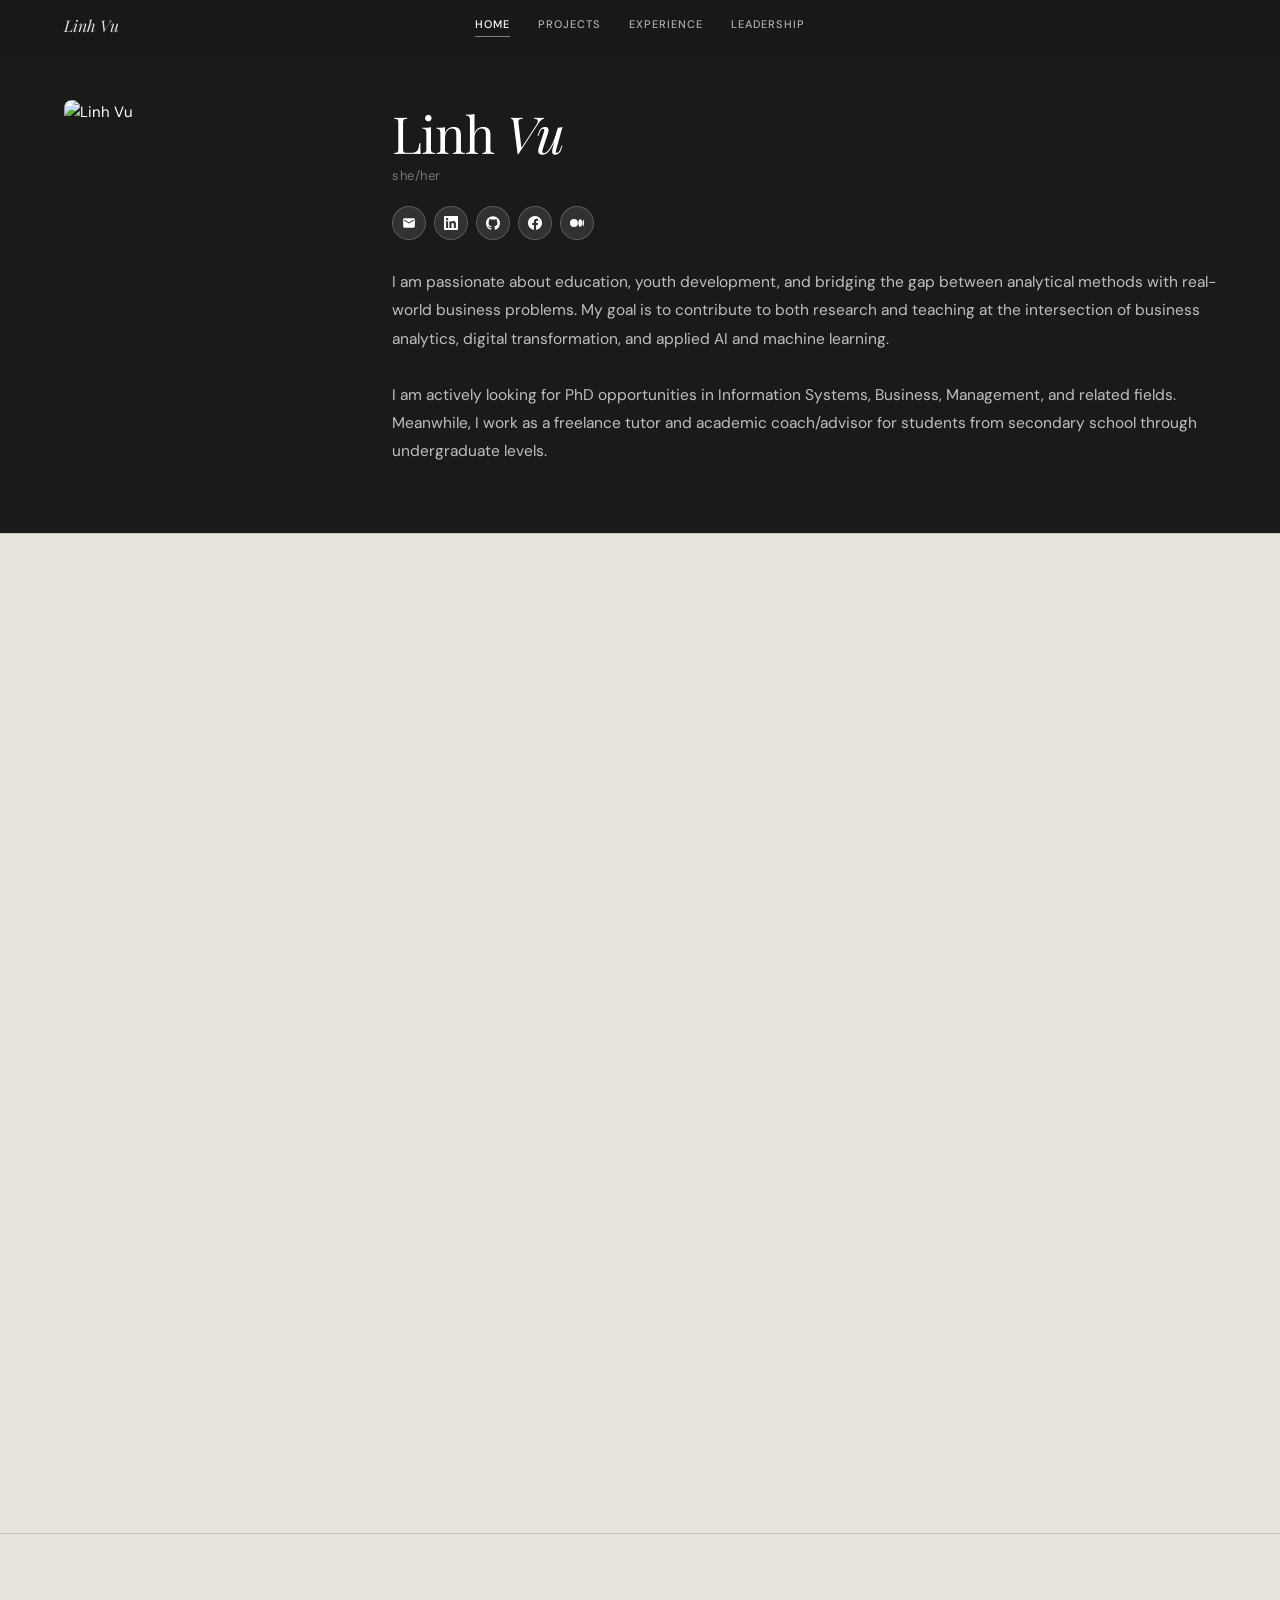
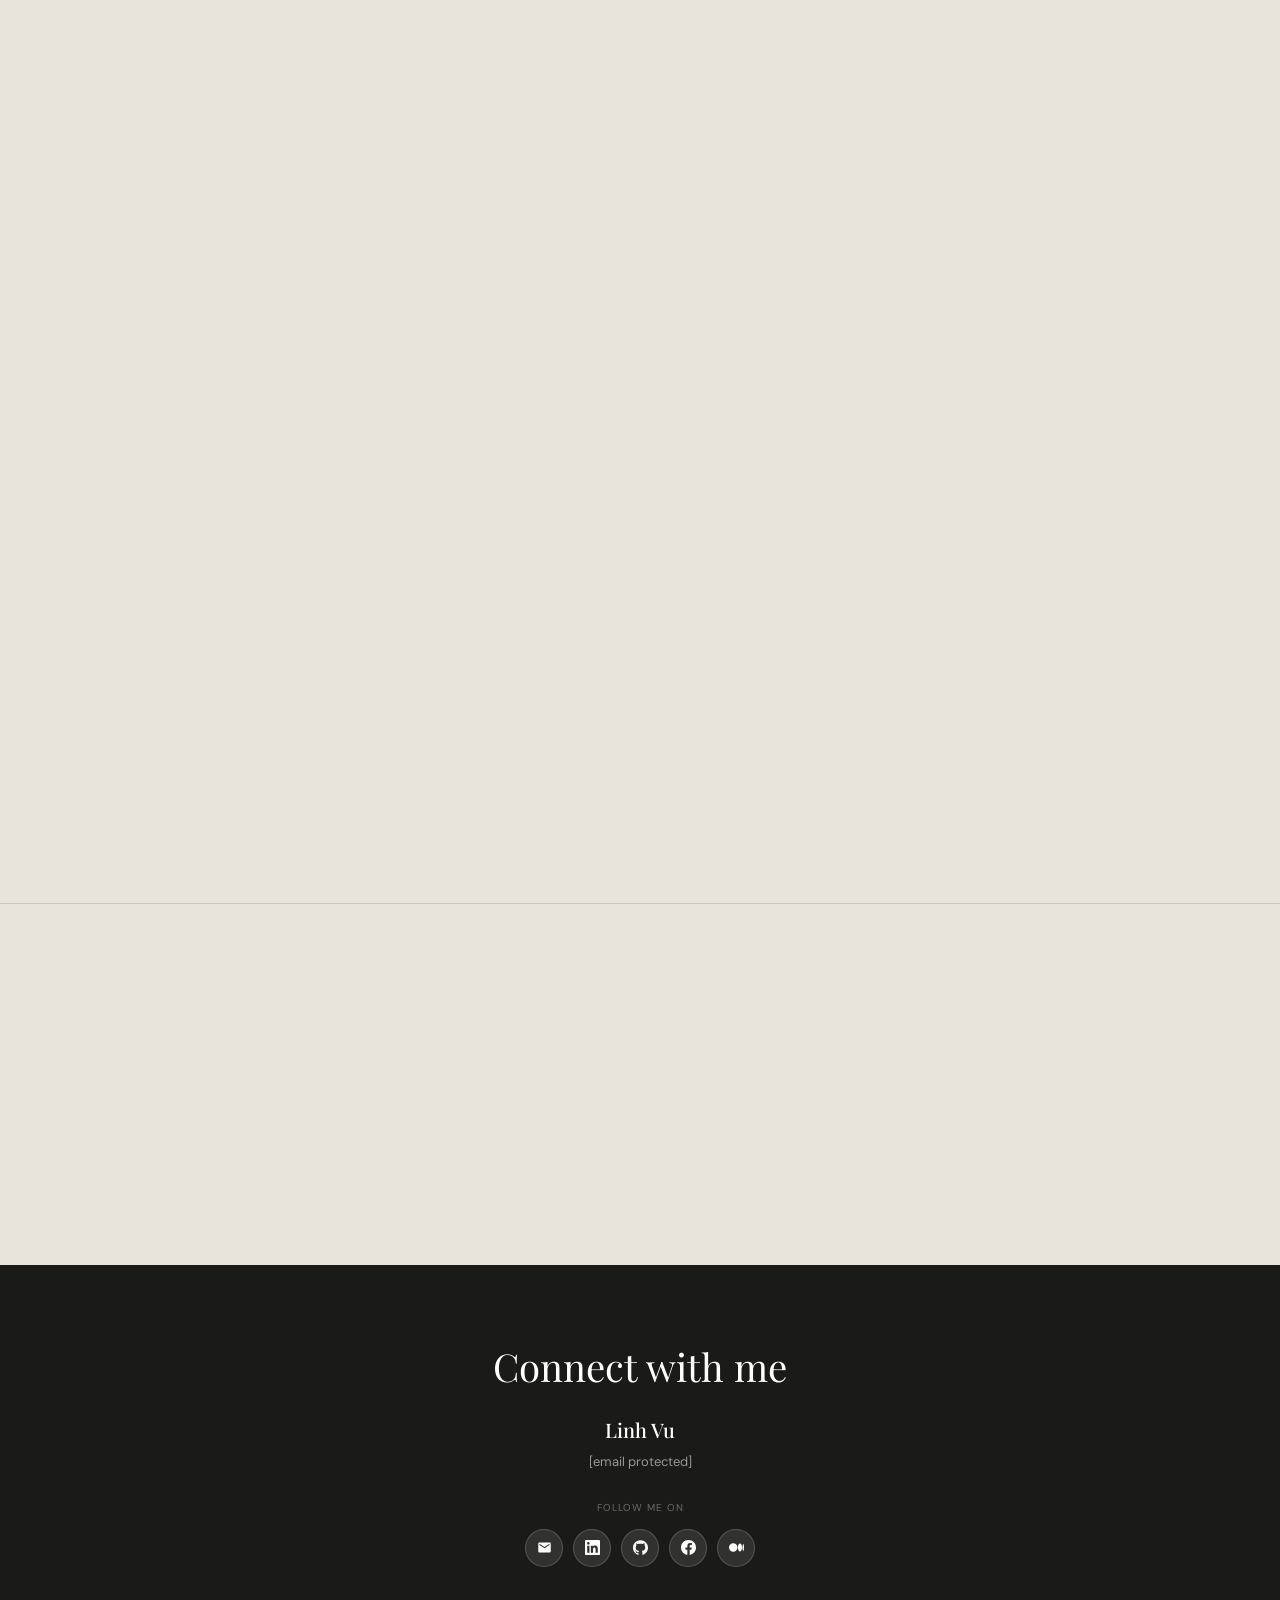
==== index.html @ 5cef5784 "Add files via upload" ====
<!DOCTYPE html>
<html lang="en">
<head>
  <meta charset="UTF-8" />
  <meta name="viewport" content="width=device-width, initial-scale=1.0" />
  <title>Linh Vu</title>
  <link rel="preconnect" href="https://fonts.googleapis.com" />
  <link rel="preconnect" href="https://fonts.gstatic.com" crossorigin />
  <link href="https://fonts.googleapis.com/css2?family=Playfair+Display:ital,wght@0,400;0,500;0,700;1,400;1,500&family=DM+Sans:wght@300;400;500&display=swap" rel="stylesheet" />
  <link rel="stylesheet" href="style.css" />
  <style>
    /* ── HOME HERO ── */
    .hero {
      background: var(--bg-dark);
      color: white;
      padding: calc(var(--nav-h) + 48px) var(--page-pad) 60px;
      display: grid;
      grid-template-columns: 280px 1fr;
      gap: 48px;
      align-items: center;
    }
    /* photo left */
    .hero-photo {
      width: 100%;
      max-width: 280px;
      aspect-ratio: 3/4;
      overflow: hidden;
      border-radius: 8px;
      flex-shrink: 0;
    }
    .hero-photo img {
      width: 100%; height: 100%;
      object-fit: cover; object-position: center top;
    }
    /* text right */
    .hero-right-content { display: flex; flex-direction: column; }
    .hero-name {
      font-family: var(--serif); font-size: clamp(2.6rem, 4vw, 3.8rem);
      font-weight: 400; line-height: 1.0; margin-bottom: 6px;
      letter-spacing: -0.02em;
    }
    .hero-name em { font-style: italic; }
    .hero-pronoun { font-size: 13px; color: rgba(255,255,255,0.4); margin-bottom: 20px; letter-spacing: 0.04em; }
    .hero-socials { display: flex; gap: 8px; margin-bottom: 28px; flex-wrap: wrap; }
    .hero-social-link {
      width: 34px; height: 34px; border-radius: 50%;
      background: rgba(255,255,255,0.1); border: 1px solid rgba(255,255,255,0.2);
      display: flex; align-items: center; justify-content: center; transition: background 0.2s;
    }
    .hero-social-link:hover { background: rgba(255,255,255,0.2); }
    .hero-social-link svg { width: 14px; height: 14px; fill: white; }
    .hero-bio { font-size: 15.5px; line-height: 1.82; color: rgba(255,255,255,0.72); }
  </style>
</head>
<body>

<nav>
  <span class="nav-brand">Linh Vu</span>
  <div class="nav-links">
    <a href="index.html" class="active">Home</a>
    <a href="projects.html">Projects</a>
    <a href="experience.html">Experience</a>
    <a href="leadership.html">Leadership</a>
  </div>
  <div></div>
</nav>

<!-- HERO: photo left, name+socials+bio right -->
<section class="hero" id="home">
  <div class="hero-photo">
    <img src="photo.jpeg" alt="Linh Vu" />
  </div>
  <div class="hero-right-content">
    <h1 class="hero-name">Linh <em>Vu</em></h1>
    <div class="hero-pronoun">she/her</div>
    <div class="hero-socials">
      <a href="/cdn-cgi/l/email-protection#e4888d8a8cca8a90ca929191a48389858d88ca878b89" class="hero-social-link" title="Email">
        <svg viewBox="0 0 24 24"><path d="M20 4H4c-1.1 0-2 .9-2 2v12c0 1.1.9 2 2 2h16c1.1 0 2-.9 2-2V6c0-1.1-.9-2-2-2zm0 4l-8 5-8-5V6l8 5 8-5v2z"/></svg>
      </a>
      <a href="https://www.linkedin.com/in/linhvu11/" target="_blank" class="hero-social-link" title="LinkedIn">
        <svg viewBox="0 0 24 24"><path d="M20.447 20.452h-3.554v-5.569c0-1.328-.027-3.037-1.852-3.037-1.853 0-2.136 1.445-2.136 2.939v5.667H9.351V9h3.414v1.561h.046c.477-.9 1.637-1.85 3.37-1.85 3.601 0 4.267 2.37 4.267 5.455v6.286zM5.337 7.433c-1.144 0-2.063-.926-2.063-2.065 0-1.138.92-2.063 2.063-2.063 1.14 0 2.064.925 2.064 2.063 0 1.139-.925 2.065-2.064 2.065zm1.782 13.019H3.555V9h3.564v11.452zM22.225 0H1.771C.792 0 0 .774 0 1.729v20.542C0 23.227.792 24 1.771 24h20.451C23.2 24 24 23.227 24 22.271V1.729C24 .774 23.2 0 22.222 0h.003z"/></svg>
      </a>
      <a href="https://github.com/linhvu115" target="_blank" class="hero-social-link" title="GitHub">
        <svg viewBox="0 0 24 24"><path d="M12 .297c-6.63 0-12 5.373-12 12 0 5.303 3.438 9.8 8.205 11.385.6.113.82-.258.82-.577 0-.285-.01-1.04-.015-2.04-3.338.724-4.042-1.61-4.042-1.61C4.422 18.07 3.633 17.7 3.633 17.7c-1.087-.744.084-.729.084-.729 1.205.084 1.838 1.236 1.838 1.236 1.07 1.835 2.809 1.305 3.495.998.108-.776.417-1.305.76-1.605-2.665-.3-5.466-1.332-5.466-5.93 0-1.31.465-2.38 1.235-3.22-.135-.303-.54-1.523.105-3.176 0 0 1.005-.322 3.3 1.23.96-.267 1.98-.399 3-.405 1.02.006 2.04.138 3 .405 2.28-1.552 3.285-1.23 3.285-1.23.645 1.653.24 2.873.12 3.176.765.84 1.23 1.91 1.23 3.22 0 4.61-2.805 5.625-5.475 5.92.42.36.81 1.096.81 2.22 0 1.606-.015 2.896-.015 3.286 0 .315.21.69.825.57C20.565 22.092 24 17.592 24 12.297c0-6.627-5.373-12-12-12"/></svg>
      </a>
      <a href="https://www.facebook.com/YOUR_FB" target="_blank" class="hero-social-link" title="Facebook">
        <svg viewBox="0 0 24 24"><path d="M24 12.073c0-6.627-5.373-12-12-12s-12 5.373-12 12c0 5.99 4.388 10.954 10.125 11.854v-8.385H7.078v-3.47h3.047V9.43c0-3.007 1.792-4.669 4.533-4.669 1.312 0 2.686.235 2.686.235v2.953H15.83c-1.491 0-1.956.925-1.956 1.874v2.25h3.328l-.532 3.47h-2.796v8.385C19.612 23.027 24 18.062 24 12.073z"/></svg>
      </a>
      <a href="https://medium.com/@YOUR_MEDIUM" target="_blank" class="hero-social-link" title="Medium">
        <svg viewBox="0 0 24 24"><path d="M13.54 12a6.8 6.8 0 01-6.77 6.82A6.8 6.8 0 010 12a6.8 6.8 0 016.77-6.82A6.8 6.8 0 0113.54 12zM20.96 12c0 3.54-1.51 6.42-3.38 6.42-1.87 0-3.39-2.88-3.39-6.42s1.52-6.42 3.39-6.42 3.38 2.88 3.38 6.42M24 12c0 3.17-.53 5.75-1.19 5.75-.66 0-1.19-2.58-1.19-5.75s.53-5.75 1.19-5.75C23.47 6.25 24 8.83 24 12z"/></svg>
      </a>
    </div>
    <p class="hero-bio">
      I am passionate about education, youth development, and bridging the gap between analytical methods with real-world business problems. My goal is to contribute to both research and teaching at the intersection of business analytics, digital transformation, and applied AI and machine learning.
      <br><br>
      I am actively looking for PhD opportunities in Information Systems, Business, Management, and related fields. Meanwhile, I work as a freelance tutor and academic coach/advisor for students from secondary school through undergraduate levels.
    </p>
  </div>
</section>

<!-- EDUCATION -->
<section class="section" id="education">
  <div class="section-inner">
    <div class="section-label-wrap reveal"><div class="section-label">Education</div></div>
    <div class="section-content">
      <div class="timeline reveal">

        <div class="timeline-item">
          <div class="timeline-dot">
            <!-- graduation cap line-art -->
            <svg viewBox="0 0 24 24"><path d="M22 10v6M2 10l10-5 10 5-10 5-10-5z"/><path d="M6 12v5c3.33 1.67 8.67 1.67 12 0v-5"/></svg>
          </div>
          <div class="timeline-card">
            <div class="timeline-card-header">
              <div class="timeline-card-title">Master of Science in Management</div>
              <div class="timeline-card-date">
                <svg viewBox="0 0 24 24"><rect x="3" y="4" width="18" height="18" rx="2"/><line x1="16" y1="2" x2="16" y2="6"/><line x1="8" y1="2" x2="8" y2="6"/><line x1="3" y1="10" x2="21" y2="10"/></svg>
                Jan 2025 – May 2026
              </div>
            </div>
            <span class="timeline-card-org">Leeds Beckett University, United Kingdom</span>
            <div class="edu-meta">Dean's Postgraduate Scholarship (2025 – 2026)</div>
            <button class="coursework-toggle" onclick="toggleCW(this)">
              <svg viewBox="0 0 24 24"><polyline points="6 9 12 15 18 9"/></svg>
              See coursework
            </button>
            <div class="coursework-panel">
              <div class="cw-subhead">Dissertation</div>
              <p><strong>"University-Industry Collaboration and Student Entrepreneurial Mindset Development in Vietnam"</strong> — semi-structured interviews, thematic analysis, strategic management theory, higher education policy, human capital development, entrepreneurship education</p>
              <div class="cw-subhead">Relevant Coursework</div>
              <p><strong>Corporate Strategy:</strong> portfolio analysis, digital transformation strategy, strategic change management</p>
              <p><strong>Operations and Logistics Management:</strong> supply chain design, digital supply chain resilience, Industry 4.0 (IoT, RFID, ERP/SAP), lean/agile/JIT, sustainability in operations</p>
              <p><strong>Contemporary Marketing:</strong> digital marketing strategy, omnichannel strategy, market segmentation, CRM, consumer behavior, customer lifecycle</p>
              <p><strong>Managing People and Organizations:</strong> HRM strategy, organizational culture, motivational theory, leadership styles, workforce management</p>
              <p><strong>Managing Financial Resources:</strong> financial reporting, ratio analysis, cost-volume-profit analysis, budgeting, investment appraisal (NPV, IRR)</p>
              <p><strong>Risk Management:</strong> ERM, risk assessment matrices, ISO 31000 risk framework, operational and strategic risk, supply chain risk</p>
            </div>
          </div>
        </div>

        <div class="timeline-item">
          <div class="timeline-dot">
            <svg viewBox="0 0 24 24"><path d="M22 10v6M2 10l10-5 10 5-10 5-10-5z"/><path d="M6 12v5c3.33 1.67 8.67 1.67 12 0v-5"/></svg>
          </div>
          <div class="timeline-card">
            <div class="timeline-card-header">
              <div class="timeline-card-title">Master of Science in Business Analytics</div>
              <div class="timeline-card-date">
                <svg viewBox="0 0 24 24"><rect x="3" y="4" width="18" height="18" rx="2"/><line x1="16" y1="2" x2="16" y2="6"/><line x1="8" y1="2" x2="8" y2="6"/><line x1="3" y1="10" x2="21" y2="10"/></svg>
                Aug 2023 – May 2024
              </div>
            </div>
            <span class="timeline-card-org">Miami University, United States of America</span>
            <ul class="edu-awards-list">
              <li>Dean's List (Fall 2023)</li>
              <li>International Education Scholarship (2023 – 2024)</li>
              <li>RedHawk Excellence Scholarship (2023 – 2024)</li>
            </ul>
            <button class="coursework-toggle" onclick="toggleCW(this)">
              <svg viewBox="0 0 24 24"><polyline points="6 9 12 15 18 9"/></svg>
              See coursework
            </button>
            <div class="coursework-panel">
              <div class="cw-subhead">Relevant Coursework</div>
              <p><strong>Data Warehousing and Business Intelligence (BI):</strong> data warehouse architecture, ETL processes, dimensional modeling (star/snowflake schema), BI tools</p>
              <p><strong>Big Data:</strong> large-scale data integration, distributed computing, Python/SQL pipelines, feature engineering</p>
              <p><strong>Data Mining in Business:</strong> classification, clustering, model evaluation, SMOTE, cross-validation</p>
              <p><strong>Machine Learning (ML):</strong> ML algorithms, deployment in organizational settings, ensemble methods, neural networks, model interpretability</p>
              <p><strong>Big Data Analytics and AI:</strong> NLP, deep learning fundamentals, LLM applications, cloud AI, chatbot/conversational AI development</p>
              <p><strong>Communicating with Data:</strong> data storytelling, EDA, Python/R visualizations, executive-level reporting, dashboards</p>
              <p><strong>Experimental Design and Causal Methods:</strong> A/B testing, propensity score matching, causal inference, difference-in-differences</p>
              <p><strong>Systems Modeling and Optimization:</strong> linear programming, decision modeling, sensitivity analysis</p>
              <p><strong>Prescriptive Analytics:</strong> optimization modeling, decision support systems, simulation</p>
            </div>
          </div>
        </div>

        <div class="timeline-item">
          <div class="timeline-dot">
            <svg viewBox="0 0 24 24"><path d="M22 10v6M2 10l10-5 10 5-10 5-10-5z"/><path d="M6 12v5c3.33 1.67 8.67 1.67 12 0v-5"/></svg>
          </div>
          <div class="timeline-card">
            <div class="timeline-card-header">
              <div class="timeline-card-title">Bachelor of Science in Data Science &amp; Statistics</div>
              <div class="timeline-card-date">
                <svg viewBox="0 0 24 24"><rect x="3" y="4" width="18" height="18" rx="2"/><line x1="16" y1="2" x2="16" y2="6"/><line x1="8" y1="2" x2="8" y2="6"/><line x1="3" y1="10" x2="21" y2="10"/></svg>
                Aug 2020 – Jan 2024
              </div>
            </div>
            <span class="timeline-card-org">Miami University, United States of America</span>
            <ul class="edu-awards-list">
              <li>Dean's List (Spring 2022)</li>
              <li>International Education Scholarship (2020 – 2024)</li>
              <li>RedHawk Excellence Scholarship (2020 – 2024)</li>
              <li>English Composition Award (2021): Essay <em>"Ancestor Worship in Asian Culture: Cultural Belief or Superstition?"</em> published in <em>Rhethawks</em>, the official writing handbook of the Department of English.</li>
            </ul>
            <button class="coursework-toggle" onclick="toggleCW(this)">
              <svg viewBox="0 0 24 24"><polyline points="6 9 12 15 18 9"/></svg>
              See coursework
            </button>
            <div class="coursework-panel">
              <div class="cw-subhead">Relevant Coursework</div>
              <p><strong>Programming Foundations:</strong> OOP, Java, data abstraction, data structures, web application programming, algorithmic thinking</p>
              <p><strong>Database Systems:</strong> relational databases, SQL, schema design, query optimization</p>
              <p><strong>Statistical Programming:</strong> R/SAS, Monte Carlo simulation, randomization tests, statistical computing</p>
              <p><strong>Statistical Learning:</strong> supervised/unsupervised learning, model selection, overfitting/regularization</p>
              <p><strong>Probability:</strong> Bayes' theorem, sampling distributions, moment generating functions</p>
              <p><strong>Bayesian Statistics:</strong> prior/posterior distributions, probabilistic modeling, MCMC concepts</p>
              <p><strong>Inferential Statistics:</strong> estimation theory, hypothesis testing, chi-square and F-distributions</p>
              <p><strong>Forecasting:</strong> time series analysis, exponential smoothing, ARIMA, model evaluation</p>
              <p><strong>Regression Analysis:</strong> partial F-tests, residual analysis, model adequacy, odds ratios, variable selection</p>
              <p><strong>Experimental Design:</strong> randomized controlled trials, factorial design, blocking, pairwise comparisons</p>
              <p><strong>Economics:</strong> applied econometrics, micro/macro-economics, market structures, fiscal/monetary policy</p>
              <p><strong>Financial Accounting:</strong> financial statements, cost analysis, managerial decision-support</p>
            </div>
          </div>
        </div>

      </div>
    </div>
  </div>
</section>

<!-- SKILLS -->
<section class="section" id="skills">
  <div class="section-inner">
    <div class="section-label-wrap reveal"><div class="section-label">Skills</div></div>
    <div class="section-content reveal">
      <div class="skills-two-col">
        <div>
          <div class="skills-col-head">Professional &amp; Transferable Skills</div>
          <div class="skills-group"><div class="skills-group-title">Research &amp; Academic Thinking</div><div class="skills-category-desc">Critical thinking and analytical reasoning; independent and self-directed learning; interdisciplinary thinking (bridging statistics, business, and operations); academic and professional writing; science communication</div></div>
          <div class="skills-group"><div class="skills-group-title">Communication &amp; Collaboration</div><div class="skills-category-desc">Collaborative teamwork in multi-disciplinary project groups; professional writing for multiple audiences</div></div>
          <div class="skills-group"><div class="skills-group-title">Supervision &amp; Mentoring</div><div class="skills-category-desc">One-to-one academic coaching and mentoring; individualized feedback and formative assessment</div></div>
          <div class="skills-group"><div class="skills-group-title">Organization &amp; Self-Management</div><div class="skills-category-desc">Independent project management; managing concurrent academic commitments across institutions and time zones; deadline management under high-pressure environments</div></div>
          <div class="skills-group"><div class="skills-group-title">Intercultural &amp; Global Competency</div><div class="skills-category-desc">Navigating Vietnamese, US, and UK academic and professional cultures; bilingual communication (Vietnamese/English)</div></div>
        </div>
        <div>
          <div class="skills-col-head">Technical &amp; Research Skills</div>
          <div class="skills-group"><div class="skills-group-title">Programming &amp; Data</div><div class="skills-category-desc">Python (Pandas, NumPy, scikit-learn, TensorFlow/Keras, Matplotlib, Seaborn, Plotly), Streamlit, R (tidyverse, ggplot2, GAM/mgcv, caret), SAS, SQL</div></div>
          <div class="skills-group"><div class="skills-group-title">Data Engineering &amp; Cloud</div><div class="skills-category-desc">MySQL, AWS (RDS, Lex, Lambda), Docker, SQLAlchemy, Octoparse, ETL pipeline design</div></div>
          <div class="skills-group"><div class="skills-group-title">Visualization &amp; BI</div><div class="skills-category-desc">Power BI, Tableau, Plotly, Matplotlib/Seaborn, R Markdown, ggplot2, Jupyter Notebook</div></div>
          <div class="skills-group"><div class="skills-group-title">Machine Learning</div><div class="skills-category-desc">Supervised learning, unsupervised learning, ensemble methods (random forest, XGBoost), deep learning (LSTM, neural networks), recommendation systems (K-NN), model evaluation and deployment</div></div>
          <div class="skills-group"><div class="skills-group-title">Research Methods</div><div class="skills-category-desc">Quantitative and qualitative research, semi-structured interviews, survey design, systematic literature review, academic writing, white paper reporting</div></div>
          <div class="skills-group"><div class="skills-group-title">Productivity &amp; Automation</div><div class="skills-category-desc">Microsoft 365, WordPress, Power Platform (Power Apps, Power Automate), meeting facilitation, project artifact management</div></div>
        </div>
      </div>
    </div>
  </div>
</section>

<!-- LANGUAGES -->
<section class="section" id="languages">
  <div class="section-inner">
    <div class="section-label-wrap reveal"><div class="section-label">Languages</div></div>
    <div class="section-content reveal">
      <div class="lang-list">
        <div class="lang-item">
          <div class="lang-donut"><svg viewBox="0 0 80 80"><circle class="track" cx="40" cy="40" r="33"/><circle class="fill" cx="40" cy="40" r="33" stroke-dasharray="207.3 0" stroke-dashoffset="0"/></svg><div class="lang-donut-pct">100%</div></div>
          <div class="lang-name">English</div>
        </div>
        <div class="lang-item">
          <div class="lang-donut"><svg viewBox="0 0 80 80"><circle class="track" cx="40" cy="40" r="33"/><circle class="fill" cx="40" cy="40" r="33" stroke-dasharray="207.3 0" stroke-dashoffset="0"/></svg><div class="lang-donut-pct">100%</div></div>
          <div class="lang-name">Vietnamese</div>
        </div>
        <div class="lang-item">
          <div class="lang-donut"><svg viewBox="0 0 80 80"><circle class="track" cx="40" cy="40" r="33"/><circle class="fill" cx="40" cy="40" r="33" stroke-dasharray="41.5 165.8" stroke-dashoffset="0"/></svg><div class="lang-donut-pct">20%</div></div>
          <div class="lang-name">Mandarin</div>
        </div>
      </div>
    </div>
  </div>
</section>

<!-- FOOTER -->
<footer class="footer" id="connect">
  <div class="footer-title">Connect with me</div>
  <div class="footer-name">Linh Vu</div>
  <div class="footer-email"><a href="/cdn-cgi/l/email-protection" class="__cf_email__" data-cfemail="d4b8bdbabcfabaa0faa2a1a194b3b9b5bdb8fab7bbb9">[email&#160;protected]</a></div>
  <div class="footer-label">Follow me on</div>
  <div class="social-links">
    <a href="/cdn-cgi/l/email-protection#3a5653545214544e144c4f4f7a5d575b535614595557" class="social-link" title="Email"><svg viewBox="0 0 24 24"><path d="M20 4H4c-1.1 0-2 .9-2 2v12c0 1.1.9 2 2 2h16c1.1 0 2-.9 2-2V6c0-1.1-.9-2-2-2zm0 4l-8 5-8-5V6l8 5 8-5v2z"/></svg></a>
    <a href="https://www.linkedin.com/in/linhvu11/" target="_blank" class="social-link" title="LinkedIn"><svg viewBox="0 0 24 24"><path d="M20.447 20.452h-3.554v-5.569c0-1.328-.027-3.037-1.852-3.037-1.853 0-2.136 1.445-2.136 2.939v5.667H9.351V9h3.414v1.561h.046c.477-.9 1.637-1.85 3.37-1.85 3.601 0 4.267 2.37 4.267 5.455v6.286zM5.337 7.433c-1.144 0-2.063-.926-2.063-2.065 0-1.138.92-2.063 2.063-2.063 1.14 0 2.064.925 2.064 2.063 0 1.139-.925 2.065-2.064 2.065zm1.782 13.019H3.555V9h3.564v11.452zM22.225 0H1.771C.792 0 0 .774 0 1.729v20.542C0 23.227.792 24 1.771 24h20.451C23.2 24 24 23.227 24 22.271V1.729C24 .774 23.2 0 22.222 0h.003z"/></svg></a>
    <a href="https://github.com/linhvu115" target="_blank" class="social-link" title="GitHub"><svg viewBox="0 0 24 24"><path d="M12 .297c-6.63 0-12 5.373-12 12 0 5.303 3.438 9.8 8.205 11.385.6.113.82-.258.82-.577 0-.285-.01-1.04-.015-2.04-3.338.724-4.042-1.61-4.042-1.61C4.422 18.07 3.633 17.7 3.633 17.7c-1.087-.744.084-.729.084-.729 1.205.084 1.838 1.236 1.838 1.236 1.07 1.835 2.809 1.305 3.495.998.108-.776.417-1.305.76-1.605-2.665-.3-5.466-1.332-5.466-5.93 0-1.31.465-2.38 1.235-3.22-.135-.303-.54-1.523.105-3.176 0 0 1.005-.322 3.3 1.23.96-.267 1.98-.399 3-.405 1.02.006 2.04.138 3 .405 2.28-1.552 3.285-1.23 3.285-1.23.645 1.653.24 2.873.12 3.176.765.84 1.23 1.91 1.23 3.22 0 4.61-2.805 5.625-5.475 5.92.42.36.81 1.096.81 2.22 0 1.606-.015 2.896-.015 3.286 0 .315.21.69.825.57C20.565 22.092 24 17.592 24 12.297c0-6.627-5.373-12-12-12"/></svg></a>
    <a href="https://www.facebook.com/YOUR_FB" target="_blank" class="social-link" title="Facebook"><svg viewBox="0 0 24 24"><path d="M24 12.073c0-6.627-5.373-12-12-12s-12 5.373-12 12c0 5.99 4.388 10.954 10.125 11.854v-8.385H7.078v-3.47h3.047V9.43c0-3.007 1.792-4.669 4.533-4.669 1.312 0 2.686.235 2.686.235v2.953H15.83c-1.491 0-1.956.925-1.956 1.874v2.25h3.328l-.532 3.47h-2.796v8.385C19.612 23.027 24 18.062 24 12.073z"/></svg></a>
    <a href="https://medium.com/@YOUR_MEDIUM" target="_blank" class="social-link" title="Medium"><svg viewBox="0 0 24 24"><path d="M13.54 12a6.8 6.8 0 01-6.77 6.82A6.8 6.8 0 010 12a6.8 6.8 0 016.77-6.82A6.8 6.8 0 0113.54 12zM20.96 12c0 3.54-1.51 6.42-3.38 6.42-1.87 0-3.39-2.88-3.39-6.42s1.52-6.42 3.39-6.42 3.38 2.88 3.38 6.42M24 12c0 3.17-.53 5.75-1.19 5.75-.66 0-1.19-2.58-1.19-5.75s.53-5.75 1.19-5.75C23.47 6.25 24 8.83 24 12z"/></svg></a>
  </div>
</footer>

<script data-cfasync="false" src="/cdn-cgi/scripts/5c5dd728
---- style.css ----
:root {
  --bg: #e8e4db;
  --bg-card: #ede9e1;
  --bg-dark: #1a1a18;
  --text: #1a1a18;
  --text-light: #5a5a52;
  --border-subtle: #c8c4bb;
  --white: #ffffff;
  --serif: 'Playfair Display', Georgia, serif;
  --sans: 'DM Sans', system-ui, sans-serif;
  --nav-h: 52px;
  --content-max: 980px;
  /* min 20px so mobile has breathing room matching hero padding */
  --page-pad: clamp(20px, 5vw, 80px);
  --dot-size: 28px;
  --line-left: 13px; /* center of the 2px line = (dot-size/2) - 1 */
}

*, *::before, *::after { box-sizing: border-box; margin: 0; padding: 0; }
html { scroll-behavior: smooth; }
body {
  font-family: var(--sans);
  background: var(--bg);
  color: var(--text);
  font-size: 15px;
  line-height: 1.65;
  -webkit-font-smoothing: antialiased;
  min-width: 320px;
}
a { color: inherit; text-decoration: none; }

/* ══ NAV ══ */
nav {
  position: fixed; top: 0; left: 0; right: 0; z-index: 500;
  display: grid; grid-template-columns: 1fr auto 1fr;
  align-items: center;
  padding: 0 clamp(20px, 5vw, 80px);
  height: var(--nav-h);
  background: rgba(26,24,24,0.96);
  backdrop-filter: blur(10px);
}
.nav-brand {
  color: white; font-family: var(--serif); font-size: 1rem;
  font-style: italic; opacity: 0.85; justify-self: start;
}
.nav-links { display: flex; gap: 28px; align-items: center; }
nav a {
  color: rgba(255,255,255,0.65); font-size: 11px;
  letter-spacing: 0.09em; text-transform: uppercase; font-weight: 500;
  transition: color 0.2s; padding-bottom: 2px;
  border-bottom: 1.5px solid transparent;
}
nav a:hover { color: white; }
nav a.active { color: white; border-bottom-color: rgba(255,255,255,0.45); }

/* ══ SECTIONS ══ */
.section { padding: 80px 0; border-top: 1px solid var(--border-subtle); }
.section-inner {
  max-width: var(--content-max);
  margin: 0 auto;
  padding: 0 var(--page-pad);
}
.section-label-wrap { text-align: center; margin-bottom: 48px; }
.section-label { font-family: var(--sans); font-size: 1.6rem; font-weight: 700; color: var(--text); }
.section-label-hint { font-size: 12px; color: var(--text-light); font-style: italic; margin-top: 6px; }
.section-content { min-width: 0; }

/* ══ PAGE HERO ══ */
.page-hero {
  background: var(--bg-dark); color: white;
  padding: calc(var(--nav-h) + 60px) var(--page-pad) 60px;
  text-align: center;
}
.page-hero h1 { font-family: var(--serif); font-size: 3rem; font-weight: 400; letter-spacing: -0.02em; }
.page-hero h1 em { font-style: italic; }
.page-hero p { font-size: 14px; color: rgba(255,255,255,0.55); margin-top: 8px; }

/* ══════════════════════════════════════
   TIMELINE — fixed alignment
   Line is at left: var(--line-left) = 13px (center of 2px line)
   Dot (28px wide) center = left: 0 (timeline-item padding-left) - dot/2
   timeline padding-left = dot-size + gap = 28 + 20 = 48px
══════════════════════════════════════ */
.timeline {
  position: relative;
  padding-left: 48px; /* dot(28) + gap(20) */
}
/* The vertical line — centered at var(--line-left) */
.timeline::before {
  content: '';
  position: absolute;
  left: var(--line-left);
  top: -32px;   /* extend well above first dot for visual breathing room */
  bottom: 0;
  width: 2px;
  background: var(--bg-dark);
  border-radius: 1px;
}

.timeline-item { position: relative; margin-bottom: 24px; }
.timeline-item:last-child { margin-bottom: 0; }

/* Dot: centered on the line
   left = line-left - dot-size/2 = 13 - 14 = -1px relative to timeline
   But timeline-item starts at padding-left=48, so dot left = -(48 - line-left + dot-size/2)
   Simpler: absolute from timeline-item, left = -(48 - 13 - 14) = -21px... 
   Actually: dot center should be at x=13 from timeline left edge.
   timeline-item starts at x=48 in timeline.
   So dot left from timeline-item = 13 - 48 - dot-size/2 ... 
   Use: left = -(48px - 13px) - 14px = -35 - 14 = correct
   Simplest: left = calc(0px - 48px + var(--line-left) - var(--dot-size)/2)
           = calc(-48px + 13px - 14px) = -49px... 
   Just test empirically: dot.left = -42px centers a 28px dot on line at 13px from timeline edge
*/
.timeline-dot {
  position: absolute;
  left: -49px;   /* center of 28px dot aligns to line at x=13 from timeline edge */
  top: 16px;
  width: var(--dot-size);
  height: var(--dot-size);
  border-radius: 50%;
  background: var(--bg);
  border: 2px solid var(--bg-dark);
  display: flex; align-items: center; justify-content: center;
  z-index: 1;
}
.timeline-dot svg {
  width: 13px; height: 13px;
  stroke: var(--bg-dark); stroke-width: 1.8;
  fill: none; stroke-linecap: round; stroke-linejoin: round;
}

/* Card */
.timeline-card {
  background: var(--bg-card);
  border: 1.5px solid var(--bg-dark);
  border-radius: 8px;
  padding: 20px 24px;
  transition: box-shadow 0.2s, transform 0.2s;
}
.timeline-card:hover { box-shadow: 0 4px 20px rgba(0,0,0,0.12); transform: translateY(-1px); }

.timeline-card-header {
  display: flex; justify-content: space-between;
  align-items: flex-start; gap: 12px; margin-bottom: 4px;
}
.timeline-card-title { font-weight: 700; font-size: 16px; line-height: 1.3; }
.timeline-card-date {
  display: flex; align-items: center; gap: 4px;
  font-size: 13px; color: var(--text-light);
  white-space: nowrap; flex-shrink: 0; padding-top: 2px;
}
.timeline-card-date svg { width: 12px; height: 12px; fill: none; stroke: var(--text-light); stroke-width: 1.8; }
.timeline-card-org { font-size: 15px; font-weight: 500; color: var(--text); margin-bottom: 12px; display: block; }
.timeline-card-bullets { padding-left: 18px; }
.timeline-card-bullets li { font-size: 15px; line-height: 1.7; margin-bottom: 7px; }
.timeline-card-bullets li:last-child { margin-bottom: 0; }

.edu-meta { font-size: 14px; color: var(--text-light); font-style: italic; margin-bottom: 10px; }
.edu-awards-list { list-style: none; font-size: 15px; }
.edu-awards-list li { padding: 2px 0; }

/* ══ COURSEWORK DROPDOWN ══ */
.coursework-toggle {
  display: inline-flex; align-items: center; gap: 6px;
  font-size: 13px; font-weight: 500; color: var(--text-light);
  background: none; border: 1.5px solid var(--border-subtle);
  border-radius: 4px; padding: 5px 12px; cursor: pointer;
  transition: all 0.15s; font-family: var(--sans); margin-top: 12px;
}
.coursework-toggle:hover { border-color: var(--text); color: var(--text); }
.coursework-toggle.open { border-color: var(--text); color: var(--text); background: rgba(0,0,0,0.03); }
.coursework-toggle svg { width: 11px; height: 11px; fill: none; stroke: currentColor; stroke-width: 2; transition: transform 0.22s ease; }
.coursework-toggle.open svg { transform: rotate(180deg); }

.coursework-panel {
  display: none; margin-top: 14px; padding: 16px 18px;
  background: var(--bg); border: 1px solid var(--border-subtle);
  border-radius: 6px; font-size: 14px; line-height: 1.7;
}
.coursework-panel.open { display: block; animation: dropIn 0.2s ease; }
@keyframes dropIn { from { opacity: 0; transform: translateY(-5px); } to { opacity: 1; transform: none; } }
.cw-subhead { font-weight: 700; font-size: 11px; letter-spacing: 0.07em; text-transform: uppercase; color: var(--text-light); margin: 14px 0 8px; }
.cw-subhead:first-child { margin-top: 0; }
.coursework-panel p { margin-bottom: 6px; font-size: 14px; }
.coursework-panel p strong { font-weight: 700; font-style: italic; }
.coursework-panel p:last-child { margin-bottom: 0; }

/* ══ SKILLS ══ */
.skills-two-col { display: grid; grid-template-columns: 1fr 1fr; gap: 0 60px; }
.skills-col-head { font-family: var(--serif); font-size: 1.05rem; font-weight: 400; margin-bottom: 20px; padding-bottom: 10px; border-bottom: 1px solid var(--border-subtle); }
.skills-group { margin-bottom: 20px; }
.skills-group:last-child { margin-bottom: 0; }
.skills-group-title { font-weight: 600; font-size: 11px; letter-spacing: 0.08em; text-transform: uppercase; margin-bottom: 5px; color: var(--text-light); }
.skills-category-desc { font-size: 15px; line-height: 1.65; }

/* ══ LANGUAGES ══ */
.lang-list { display: flex; gap: 60px; justify-content: center; flex-wrap: wrap; }
.lang-item { text-align: center; }
.lang-donut { position: relative; width: 80px; height: 80px; margin: 0 auto 10px; }
.lang-donut svg { width: 80px; height: 80px; transform: rotate(-90deg); }
.lang-donut circle { fill: none; stroke-width: 7; stroke-linecap: round; }
.lang-donut .track { stroke: var(--border-subtle); }
.lang-donut .fill { stroke: var(--bg-dark); }
.lang-donut-pct { position: absolute; inset: 0; display: flex; align-items: center; justify-content: center; font-size: 14px; font-weight: 600; }
.lang-name { font-size: 13px; font-weight: 500; }

/* ══ PROJECTS GRID ══ */
.projects-grid { display: grid; grid-template-columns: repeat(3, 1fr); gap: 20px; }
.project-card { cursor: pointer; transition: transform 0.2s; }
.project-card:hover { transform: translateY(-3px); }
.project-thumb-placeholder {
  width: 100%; aspect-ratio: 4/3;
  background: var(--bg-card);
  border: 1.5px solid var(--bg-dark);
  border-radius: 6px;
  display: flex; align-items: center; justify-content: center;
  font-size: 11px; color: var(--text-light); padding: 10px; text-align: center;
}
.project-title { font-size: 14px; font-weight: 600; margin-top: 8px; line-height: 1.4; }
.project-year { font-size: 12px; font-style: italic; color: var(--text-light); margin-top: 2px; }

/* ══ MODAL (fallback) ══ */
.modal-overlay { display: none; position: fixed; inset: 0; background: rgba(0,0,0,0.45); z-index: 1000; align-items: center; justify-content: center; padding: 20px; }
.modal-overlay.open { display: flex; }
.modal { background: var(--white); border-radius: 8px; max-width: 680px; width: 100%; max-height: 88vh; overflow-y: auto; padding: 32px; position: relative; animation: modalIn 0.2s ease; }
@keyframes modalIn { from { opacity: 0; transform: scale(0.97) translateY(6px); } to { opacity: 1; transform: scale(1) translateY(0); } }
.modal-close { position: absolute; top: 14px; right: 14px; width: 28px; height: 28px; border-radius: 50%; border: 1.5px solid var(--text); background: none; cursor: pointer; display: flex; align-items: center; justify-content: center; font-size: 14px; }
.modal-close:hover { background: var(--bg-dark); color: white; border-color: var(--bg-dark); }
.modal-title { font-weight: 700; font-size: 17px; margin-bottom: 6px; line-height: 1.4; }
.modal-meta { font-size: 13px; color: var(--text-light); margin-bottom: 4px; }
.modal-meta em { font-style: italic; }
.modal-year { font-size: 13px; color: var(--text-light); margin-bottom: 16px; }
.modal-sep { border: none; border-top: 1px solid var(--border-subtle); margin: 14px 0; }
.modal-body ul { padding-left: 18px; }
.modal-body li { font-size: 14px; margin-bottom: 7px; line-height: 1.65; }
.modal-body p { font-size: 14px; margin-bottom: 8px; line-height: 1.7; }
.modal-note { font-size: 12px; font-style: italic; color: var(--text-light); margin-top: 14px; }
.btn-read { display: inline-block; background: var(--bg-dark); color: white; padding: 10px 22px; border-radius: 30px; font-size: 13px; font-weight: 500; margin-top: 16px; transition: opacity 0.2s; }
.btn-read:hover { opacity: 0.8; }

/* ══ FOOTER ══ */
.footer { background: var(--bg-dark); color: white; text-align: center; padding: 70px 40px; }
.footer-title { font-family: var(--serif); font-size: 2.4rem; font-weight: 400; margin-bottom: 14px; }
.footer-name { font-family: var(--serif); font-size: 20px; font-weight: 500; margin-bottom: 5px; }
.footer-email { font-size: 13px; color: rgba(255,255,255,0.55); margin-bottom: 28px; }
.footer-label { font-size: 10px; letter-spacing: 0.1em; text-transform: uppercase; color: rgba(255,255,255,0.35); margin-bottom: 12px; }
.social-links { display: flex; gap: 10px; justify-content: center; }
.social-link { width: 38px; height: 38px; border-radius: 50%; background: rgba(255,255,255,0.1); display: flex; align-items: center; justify-content: center; transition: background 0.2s; border: 1px solid rgba(255,255,255,0.18); }
.social-link:hover { background: rgba(255,255,255,0.22); }
.social-link svg { width: 15px; height: 15px; fill: white; }

/* ══ REVEAL ══ */
.reveal { opacity: 0; transform: translateY(18px); transition: opacity 0.5s ease, transform 0.5s ease; }
.reveal.visible { opacity: 1; transform: none; }

/* ══ MOBILE responsive adjustments ══ */
@media (max-width: 600px) {
  .skills-two-col { grid-template-columns: 1fr; gap: 32px; }
  .projects-grid { grid-template-columns: repeat(2, 1fr); gap: 14px; }
  .lang-list { gap: 32px; }
  .timeline-card-header { flex-direction: column; gap: 4px; }
  .timeline-card-date { font-size: 12px; }
}
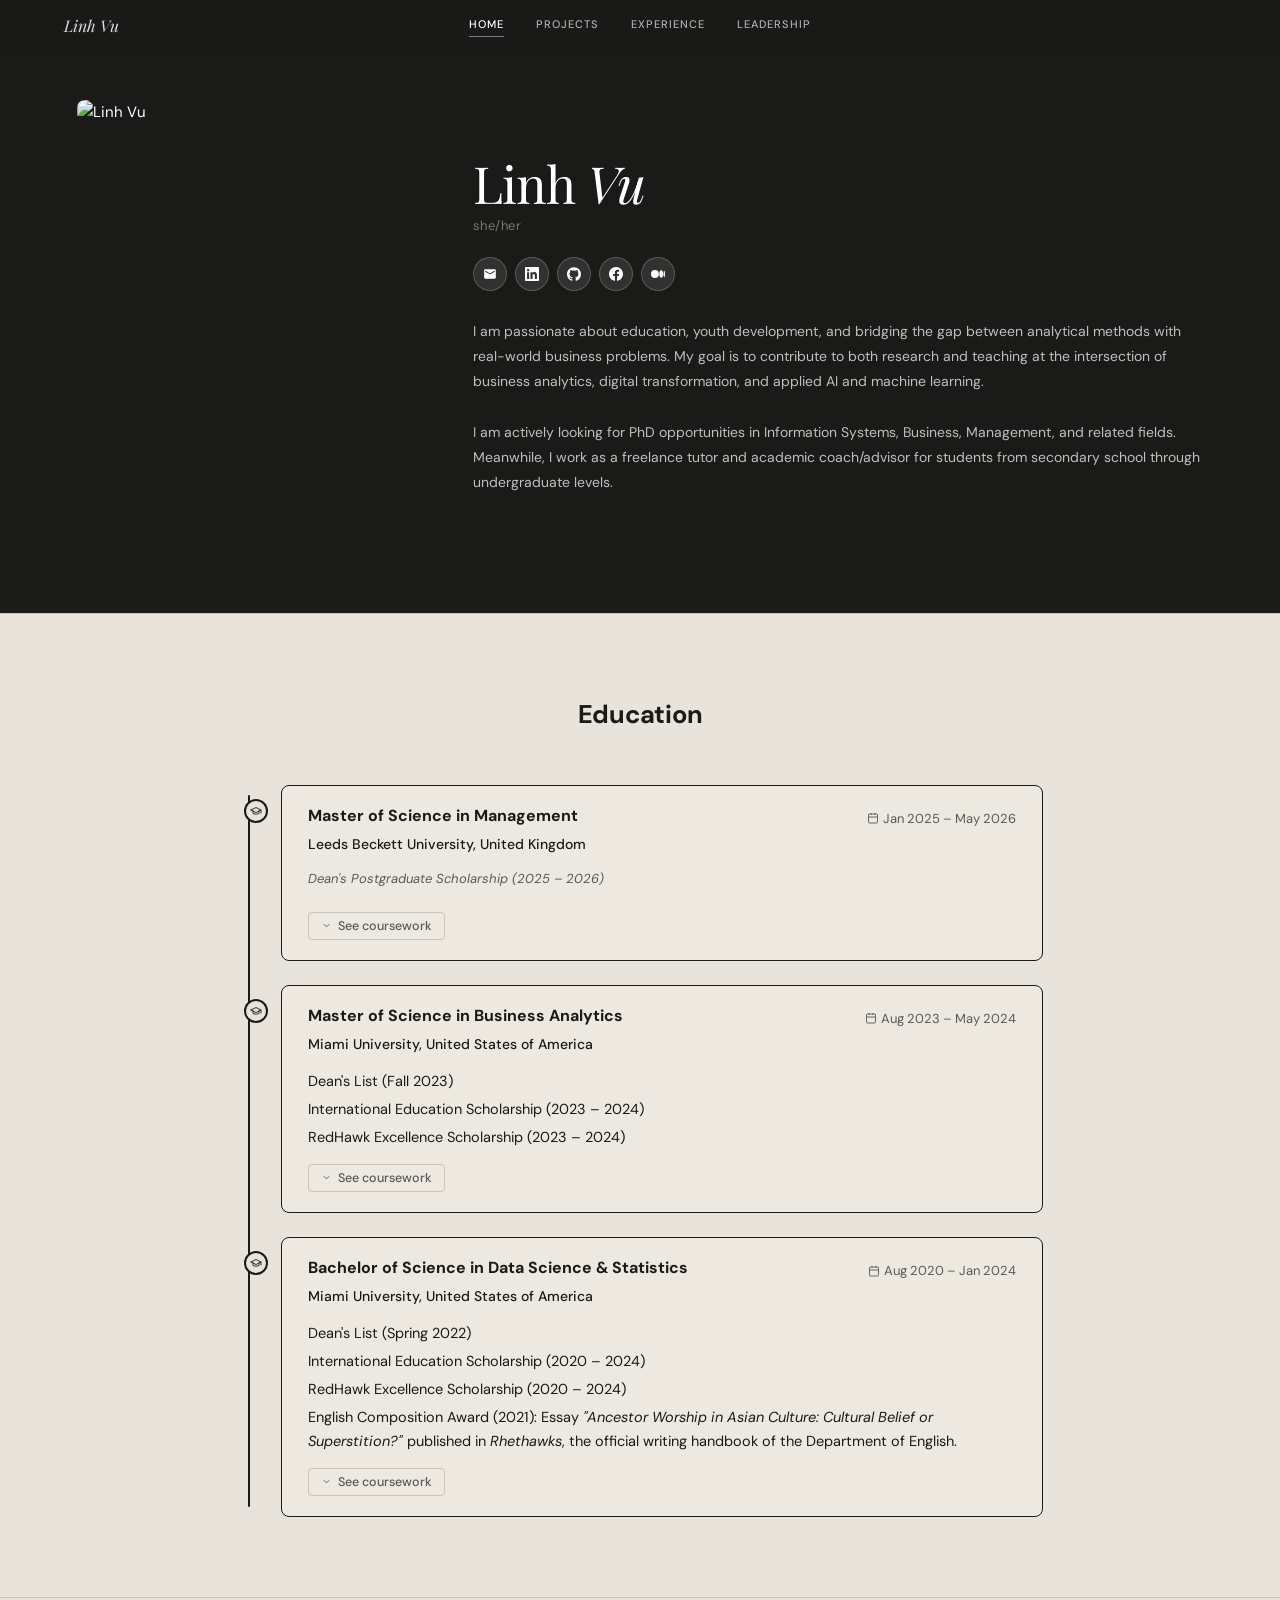
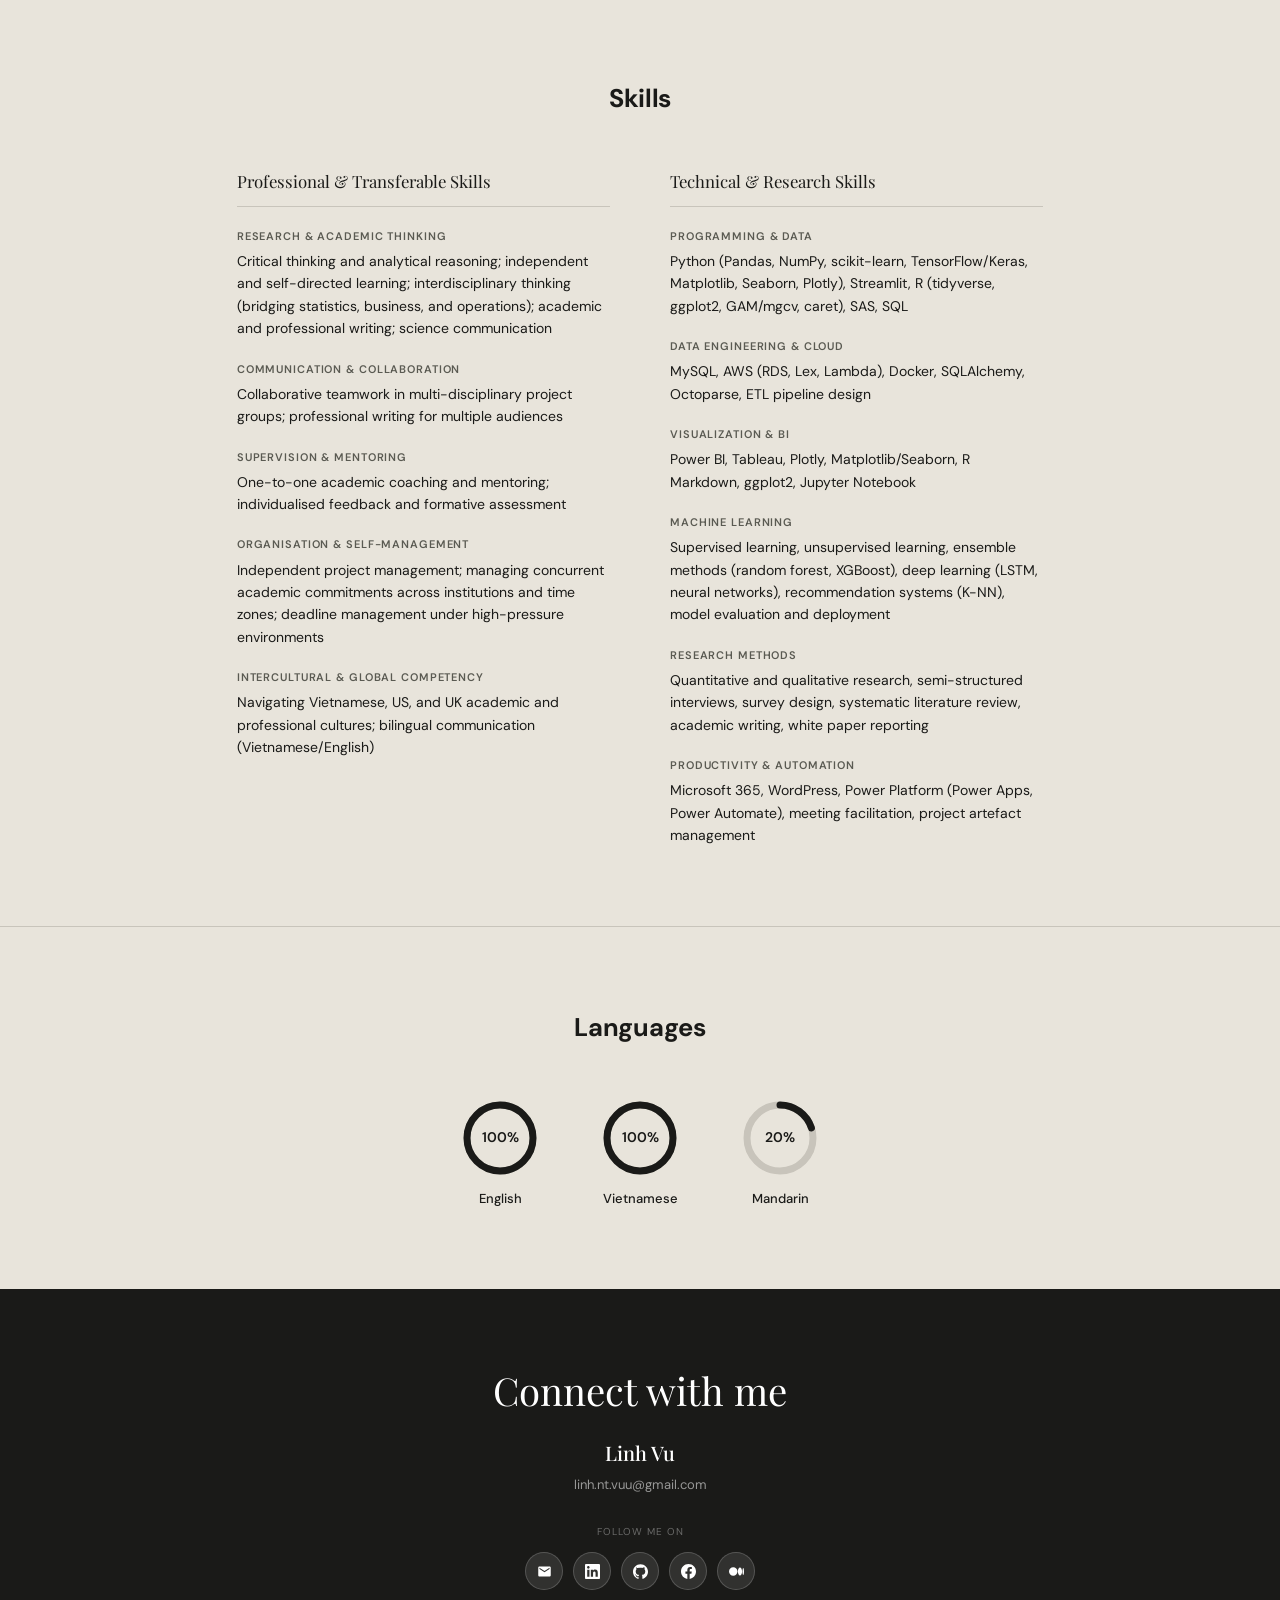
==== commit 88653131: "Add files via upload" ====
--- a/index.html
+++ b/index.html
@@ -13,16 +13,17 @@
     .hero {
       background: var(--bg-dark);
       color: white;
-      padding: calc(var(--nav-h) + 48px) var(--page-pad) 60px;
+      padding: calc(var(--nav-h) + 48px) clamp(32px, 6vw, 100px) 60px;
+      min-width: 600px;
       display: grid;
-      grid-template-columns: 280px 1fr;
-      gap: 48px;
+      grid-template-columns: 340px 1fr;
+      gap: 56px;
       align-items: center;
     }
     /* photo left */
     .hero-photo {
       width: 100%;
-      max-width: 280px;
+      max-width: 340px;
       aspect-ratio: 3/4;
       overflow: hidden;
       border-radius: 8px;
@@ -49,7 +50,7 @@
     }
     .hero-social-link:hover { background: rgba(255,255,255,0.2); }
     .hero-social-link svg { width: 14px; height: 14px; fill: white; }
-    .hero-bio { font-size: 15.5px; line-height: 1.82; color: rgba(255,255,255,0.72); }
+    .hero-bio { font-size: 14px; line-height: 1.8; color: rgba(255,255,255,0.72); }
   </style>
 </head>
 <body>
@@ -74,7 +75,7 @@
     <h1 class="hero-name">Linh <em>Vu</em></h1>
     <div class="hero-pronoun">she/her</div>
     <div class="hero-socials">
-      <a href="/cdn-cgi/l/email-protection#e4888d8a8cca8a90ca929191a48389858d88ca878b89" class="hero-social-link" title="Email">
+      <a href="mailto:linh.nt.vuu@gmail.com" class="hero-social-link" title="Email">
         <svg viewBox="0 0 24 24"><path d="M20 4H4c-1.1 0-2 .9-2 2v12c0 1.1.9 2 2 2h16c1.1 0 2-.9 2-2V6c0-1.1-.9-2-2-2zm0 4l-8 5-8-5V6l8 5 8-5v2z"/></svg>
       </a>
       <a href="https://www.linkedin.com/in/linhvu11/" target="_blank" class="hero-social-link" title="LinkedIn">
@@ -231,8 +232,8 @@
           <div class="skills-col-head">Professional &amp; Transferable Skills</div>
           <div class="skills-group"><div class="skills-group-title">Research &amp; Academic Thinking</div><div class="skills-category-desc">Critical thinking and analytical reasoning; independent and self-directed learning; interdisciplinary thinking (bridging statistics, business, and operations); academic and professional writing; science communication</div></div>
           <div class="skills-group"><div class="skills-group-title">Communication &amp; Collaboration</div><div class="skills-category-desc">Collaborative teamwork in multi-disciplinary project groups; professional writing for multiple audiences</div></div>
-          <div class="skills-group"><div class="skills-group-title">Supervision &amp; Mentoring</div><div class="skills-category-desc">One-to-one academic coaching and mentoring; individualized feedback and formative assessment</div></div>
-          <div class="skills-group"><div class="skills-group-title">Organization &amp; Self-Management</div><div class="skills-category-desc">Independent project management; managing concurrent academic commitments across institutions and time zones; deadline management under high-pressure environments</div></div>
+          <div class="skills-group"><div class="skills-group-title">Supervision &amp; Mentoring</div><div class="skills-category-desc">One-to-one academic coaching and mentoring; individualised feedback and formative assessment</div></div>
+          <div class="skills-group"><div class="skills-group-title">Organisation &amp; Self-Management</div><div class="skills-category-desc">Independent project management; managing concurrent academic commitments across institutions and time zones; deadline management under high-pressure environments</div></div>
           <div class="skills-group"><div class="skills-group-title">Intercultural &amp; Global Competency</div><div class="skills-category-desc">Navigating Vietnamese, US, and UK academic and professional cultures; bilingual communication (Vietnamese/English)</div></div>
         </div>
         <div>
@@ -242,7 +243,7 @@
           <div class="skills-group"><div class="skills-group-title">Visualization &amp; BI</div><div class="skills-category-desc">Power BI, Tableau, Plotly, Matplotlib/Seaborn, R Markdown, ggplot2, Jupyter Notebook</div></div>
           <div class="skills-group"><div class="skills-group-title">Machine Learning</div><div class="skills-category-desc">Supervised learning, unsupervised learning, ensemble methods (random forest, XGBoost), deep learning (LSTM, neural networks), recommendation systems (K-NN), model evaluation and deployment</div></div>
           <div class="skills-group"><div class="skills-group-title">Research Methods</div><div class="skills-category-desc">Quantitative and qualitative research, semi-structured interviews, survey design, systematic literature review, academic writing, white paper reporting</div></div>
-          <div class="skills-group"><div class="skills-group-title">Productivity &amp; Automation</div><div class="skills-category-desc">Microsoft 365, WordPress, Power Platform (Power Apps, Power Automate), meeting facilitation, project artifact management</div></div>
+          <div class="skills-group"><div class="skills-group-title">Productivity &amp; Automation</div><div class="skills-category-desc">Microsoft 365, WordPress, Power Platform (Power Apps, Power Automate), meeting facilitation, project artefact management</div></div>
         </div>
       </div>
     </div>
@@ -276,10 +277,10 @@
 <footer class="footer" id="connect">
   <div class="footer-title">Connect with me</div>
   <div class="footer-name">Linh Vu</div>
-  <div class="footer-email"><a href="/cdn-cgi/l/email-protection" class="__cf_email__" data-cfemail="d4b8bdbabcfabaa0faa2a1a194b3b9b5bdb8fab7bbb9">[email&#160;protected]</a></div>
+  <div class="footer-email">linh.nt.vuu@gmail.com</div>
   <div class="footer-label">Follow me on</div>
   <div class="social-links">
-    <a href="/cdn-cgi/l/email-protection#3a5653545214544e144c4f4f7a5d575b535614595557" class="social-link" title="Email"><svg viewBox="0 0 24 24"><path d="M20 4H4c-1.1 0-2 .9-2 2v12c0 1.1.9 2 2 2h16c1.1 0 2-.9 2-2V6c0-1.1-.9-2-2-2zm0 4l-8 5-8-5V6l8 5 8-5v2z"/></svg></a>
+    <a href="mailto:linh.nt.vuu@gmail.com" class="social-link" title="Email"><svg viewBox="0 0 24 24"><path d="M20 4H4c-1.1 0-2 .9-2 2v12c0 1.1.9 2 2 2h16c1.1 0 2-.9 2-2V6c0-1.1-.9-2-2-2zm0 4l-8 5-8-5V6l8 5 8-5v2z"/></svg></a>
     <a href="https://www.linkedin.com/in/linhvu11/" target="_blank" class="social-link" title="LinkedIn"><svg viewBox="0 0 24 24"><path d="M20.447 20.452h-3.554v-5.569c0-1.328-.027-3.037-1.852-3.037-1.853 0-2.136 1.445-2.136 2.939v5.667H9.351V9h3.414v1.561h.046c.477-.9 1.637-1.85 3.37-1.85 3.601 0 4.267 2.37 4.267 5.455v6.286zM5.337 7.433c-1.144 0-2.063-.926-2.063-2.065 0-1.138.92-2.063 2.063-2.063 1.14 0 2.064.925 2.064 2.063 0 1.139-.925 2.065-2.064 2.065zm1.782 13.019H3.555V9h3.564v11.452zM22.225 0H1.771C.792 0 0 .774 0 1.729v20.542C0 23.227.792 24 1.771 24h20.451C23.2 24 24 23.227 24 22.271V1.729C24 .774 23.2 0 22.222 0h.003z"/></svg></a>
     <a href="https://github.com/linhvu115" target="_blank" class="social-link" title="GitHub"><svg viewBox="0 0 24 24"><path d="M12 .297c-6.63 0-12 5.373-12 12 0 5.303 3.438 9.8 8.205 11.385.6.113.82-.258.82-.577 0-.285-.01-1.04-.015-2.04-3.338.724-4.042-1.61-4.042-1.61C4.422 18.07 3.633 17.7 3.633 17.7c-1.087-.744.084-.729.084-.729 1.205.084 1.838 1.236 1.838 1.236 1.07 1.835 2.809 1.305 3.495.998.108-.776.417-1.305.76-1.605-2.665-.3-5.466-1.332-5.466-5.93 0-1.31.465-2.38 1.235-3.22-.135-.303-.54-1.523.105-3.176 0 0 1.005-.322 3.3 1.23.96-.267 1.98-.399 3-.405 1.02.006 2.04.138 3 .405 2.28-1.552 3.285-1.23 3.285-1.23.645 1.653.24 2.873.12 3.176.765.84 1.23 1.91 1.23 3.22 0 4.61-2.805 5.625-5.475 5.92.42.36.81 1.096.81 2.22 0 1.606-.015 2.896-.015 3.286 0 .315.21.69.825.57C20.565 22.092 24 17.592 24 12.297c0-6.627-5.373-12-12-12"/></svg></a>
     <a href="https://www.facebook.com/YOUR_FB" target="_blank" class="social-link" title="Facebook"><svg viewBox="0 0 24 24"><path d="M24 12.073c0-6.627-5.373-12-12-12s-12 5.373-12 12c0 5.99 4.388 10.954 10.125 11.854v-8.385H7.078v-3.47h3.047V9.43c0-3.007 1.792-4.669 4.533-4.669 1.312 0 2.686.235 2.686.235v2.953H15.83c-1.491 0-1.956.925-1.956 1.874v2.25h3.328l-.532 3.47h-2.796v8.385C19.612 23.027 24 18.062 24 12.073z"/></svg></a>
@@ -287,4 +288,14 @@
   </div>
 </footer>
 
-<script data-cfasync="false" src="/cdn-cgi/scripts/5c5dd728+<script src="shared.js"></script>
+<script>
+function toggleCW(btn) {
+  const panel = btn.nextElementSibling;
+  const isOpen = panel.classList.contains('open');
+  btn.classList.toggle('open', !isOpen);
+  panel.classList.toggle('open', !isOpen);
+}
+</script>
+</body>
+</html>
--- a/style.css
+++ b/style.css
@@ -1,19 +1,19 @@
 :root {
   --bg: #e8e4db;
-  --bg-card: #ede9e1;
+  --bg-card: #ede9e1;       /* slightly lighter than bg for cards */
   --bg-dark: #1a1a18;
   --text: #1a1a18;
   --text-light: #5a5a52;
-  --border-subtle: #c8c4bb;
+  --border: #1a1a18;        /* black borders */
+  --border-subtle: #c8c4bb; /* subtle dividers inside cards */
   --white: #ffffff;
   --serif: 'Playfair Display', Georgia, serif;
   --sans: 'DM Sans', system-ui, sans-serif;
   --nav-h: 52px;
-  --content-max: 980px;
-  /* min 20px so mobile has breathing room matching hero padding */
-  --page-pad: clamp(20px, 5vw, 80px);
-  --dot-size: 28px;
-  --line-left: 13px; /* center of the 2px line = (dot-size/2) - 1 */
+  --content-max: 960px;     /* wider content */
+  --page-pad: clamp(32px, 6vw, 100px); /* responsive padding with min */
+  --timeline-exp: #1a1a18;
+  --timeline-edu: #1a1a18;
 }
 
 *, *::before, *::after { box-sizing: border-box; margin: 0; padding: 0; }
@@ -25,35 +25,47 @@
   font-size: 15px;
   line-height: 1.65;
   -webkit-font-smoothing: antialiased;
-  min-width: 320px;
+  min-width: 600px;
 }
 a { color: inherit; text-decoration: none; }
 
-/* ══ NAV ══ */
+/* ── NAV ── */
 nav {
-  position: fixed; top: 0; left: 0; right: 0; z-index: 500;
-  display: grid; grid-template-columns: 1fr auto 1fr;
+  position: fixed;
+  top: 0; left: 0; right: 0;
+  z-index: 500;
+  display: grid;
+  grid-template-columns: 1fr auto 1fr;
   align-items: center;
-  padding: 0 clamp(20px, 5vw, 80px);
+  padding: 0 clamp(24px, 5vw, 80px);
   height: var(--nav-h);
-  background: rgba(26,24,24,0.96);
+  background: rgba(26,26,24,0.96);
   backdrop-filter: blur(10px);
+  min-width: 600px;
 }
 .nav-brand {
-  color: white; font-family: var(--serif); font-size: 1rem;
-  font-style: italic; opacity: 0.85; justify-self: start;
-}
-.nav-links { display: flex; gap: 28px; align-items: center; }
+  color: white;
+  font-family: var(--serif);
+  font-size: 1rem;
+  font-style: italic;
+  opacity: 0.85;
+  justify-self: start;
+}
+.nav-links { display: flex; gap: 32px; align-items: center; }
 nav a {
-  color: rgba(255,255,255,0.65); font-size: 11px;
-  letter-spacing: 0.09em; text-transform: uppercase; font-weight: 500;
-  transition: color 0.2s; padding-bottom: 2px;
+  color: rgba(255,255,255,0.65);
+  font-size: 11px;
+  letter-spacing: 0.09em;
+  text-transform: uppercase;
+  font-weight: 500;
+  transition: color 0.2s;
+  padding-bottom: 2px;
   border-bottom: 1.5px solid transparent;
 }
 nav a:hover { color: white; }
 nav a.active { color: white; border-bottom-color: rgba(255,255,255,0.45); }
 
-/* ══ SECTIONS ══ */
+/* ── SECTIONS ── */
 .section { padding: 80px 0; border-top: 1px solid var(--border-subtle); }
 .section-inner {
   max-width: var(--content-max);
@@ -61,88 +73,86 @@
   padding: 0 var(--page-pad);
 }
 .section-label-wrap { text-align: center; margin-bottom: 48px; }
-.section-label { font-family: var(--sans); font-size: 1.6rem; font-weight: 700; color: var(--text); }
+.section-label {
+  font-family: var(--sans);
+  font-size: 1.6rem;
+  font-weight: 700;
+  color: var(--text);
+  letter-spacing: -0.01em;
+}
 .section-label-hint { font-size: 12px; color: var(--text-light); font-style: italic; margin-top: 6px; }
 .section-content { min-width: 0; }
 
-/* ══ PAGE HERO ══ */
+/* ── PAGE HERO ── */
 .page-hero {
-  background: var(--bg-dark); color: white;
+  background: var(--bg-dark);
+  color: white;
   padding: calc(var(--nav-h) + 60px) var(--page-pad) 60px;
+  min-width: 600px;
   text-align: center;
 }
 .page-hero h1 { font-family: var(--serif); font-size: 3rem; font-weight: 400; letter-spacing: -0.02em; }
 .page-hero h1 em { font-style: italic; }
-.page-hero p { font-size: 14px; color: rgba(255,255,255,0.55); margin-top: 8px; }
+.page-hero p { font-size: 13.5px; color: rgba(255,255,255,0.55); margin-top: 8px; }
 
 /* ══════════════════════════════════════
-   TIMELINE — fixed alignment
-   Line is at left: var(--line-left) = 13px (center of 2px line)
-   Dot (28px wide) center = left: 0 (timeline-item padding-left) - dot/2
-   timeline padding-left = dot-size + gap = 28 + 20 = 48px
+   TIMELINE
 ══════════════════════════════════════ */
 .timeline {
   position: relative;
-  padding-left: 48px; /* dot(28) + gap(20) */
-}
-/* The vertical line — centered at var(--line-left) */
+  padding-left: 44px;
+}
 .timeline::before {
   content: '';
   position: absolute;
-  left: var(--line-left);
-  top: -32px;   /* extend well above first dot for visual breathing room */
-  bottom: 0;
+  left: 11px; top: 10px; bottom: 10px;
   width: 2px;
-  background: var(--bg-dark);
+  background: var(--bg-dark);  /* black line */
   border-radius: 1px;
 }
-
 .timeline-item { position: relative; margin-bottom: 24px; }
 .timeline-item:last-child { margin-bottom: 0; }
 
-/* Dot: centered on the line
-   left = line-left - dot-size/2 = 13 - 14 = -1px relative to timeline
-   But timeline-item starts at padding-left=48, so dot left = -(48 - line-left + dot-size/2)
-   Simpler: absolute from timeline-item, left = -(48 - 13 - 14) = -21px... 
-   Actually: dot center should be at x=13 from timeline left edge.
-   timeline-item starts at x=48 in timeline.
-   So dot left from timeline-item = 13 - 48 - dot-size/2 ... 
-   Use: left = -(48px - 13px) - 14px = -35 - 14 = correct
-   Simplest: left = calc(0px - 48px + var(--line-left) - var(--dot-size)/2)
-           = calc(-48px + 13px - 14px) = -49px... 
-   Just test empirically: dot.left = -42px centers a 28px dot on line at 13px from timeline edge
-*/
+/* dot ring */
 .timeline-dot {
   position: absolute;
-  left: -49px;   /* center of 28px dot aligns to line at x=13 from timeline edge */
-  top: 16px;
-  width: var(--dot-size);
-  height: var(--dot-size);
+  left: -37px; top: 14px;
+  width: 24px; height: 24px;
   border-radius: 50%;
   background: var(--bg);
-  border: 2px solid var(--bg-dark);
+  border: 2px solid var(--bg-dark);   /* black border */
   display: flex; align-items: center; justify-content: center;
   z-index: 1;
 }
+/* line-art SVG icons inside dot */
 .timeline-dot svg {
-  width: 13px; height: 13px;
-  stroke: var(--bg-dark); stroke-width: 1.8;
-  fill: none; stroke-linecap: round; stroke-linejoin: round;
-}
-
-/* Card */
+  width: 12px; height: 12px;
+  stroke: var(--bg-dark);
+  stroke-width: 1.8;
+  fill: none;
+  stroke-linecap: round;
+  stroke-linejoin: round;
+}
+
+/* card: slightly lighter bg, black border */
 .timeline-card {
   background: var(--bg-card);
   border: 1.5px solid var(--bg-dark);
   border-radius: 8px;
-  padding: 20px 24px;
+  padding: 20px 26px 20px;
   transition: box-shadow 0.2s, transform 0.2s;
 }
-.timeline-card:hover { box-shadow: 0 4px 20px rgba(0,0,0,0.12); transform: translateY(-1px); }
+.timeline-card:hover {
+  box-shadow: 0 4px 20px rgba(0,0,0,0.12);
+  transform: translateY(-1px);
+}
 
 .timeline-card-header {
-  display: flex; justify-content: space-between;
-  align-items: flex-start; gap: 12px; margin-bottom: 4px;
+  display: flex;
+  justify-content: space-between;
+  align-items: flex-start;
+  gap: 12px;
+  margin-bottom: 4px;
 }
 .timeline-card-title { font-weight: 700; font-size: 16px; line-height: 1.3; }
 .timeline-card-date {
@@ -150,51 +160,75 @@
   font-size: 13px; color: var(--text-light);
   white-space: nowrap; flex-shrink: 0; padding-top: 2px;
 }
-.timeline-card-date svg { width: 12px; height: 12px; fill: none; stroke: var(--text-light); stroke-width: 1.8; }
-.timeline-card-org { font-size: 15px; font-weight: 500; color: var(--text); margin-bottom: 12px; display: block; }
+.timeline-card-date svg {
+  width: 12px; height: 12px;
+  fill: none; stroke: var(--text-light); stroke-width: 1.8;
+}
+.timeline-card-org {
+  font-size: 14px; font-weight: 500;
+  color: var(--text); margin-bottom: 12px; display: block;
+}
 .timeline-card-bullets { padding-left: 18px; }
-.timeline-card-bullets li { font-size: 15px; line-height: 1.7; margin-bottom: 7px; }
+.timeline-card-bullets li { font-size: 14.5px; line-height: 1.65; margin-bottom: 6px; }
 .timeline-card-bullets li:last-child { margin-bottom: 0; }
 
-.edu-meta { font-size: 14px; color: var(--text-light); font-style: italic; margin-bottom: 10px; }
-.edu-awards-list { list-style: none; font-size: 15px; }
+.edu-meta { font-size: 13px; color: var(--text-light); font-style: italic; margin-bottom: 10px; }
+.edu-awards-list { list-style: none; font-size: 14.5px; }
 .edu-awards-list li { padding: 2px 0; }
 
-/* ══ COURSEWORK DROPDOWN ══ */
+/* ══════════════════════════════════════
+   COURSEWORK DROPDOWN
+══════════════════════════════════════ */
 .coursework-toggle {
   display: inline-flex; align-items: center; gap: 6px;
-  font-size: 13px; font-weight: 500; color: var(--text-light);
+  font-size: 12.5px; font-weight: 500; color: var(--text-light);
   background: none; border: 1.5px solid var(--border-subtle);
   border-radius: 4px; padding: 5px 12px; cursor: pointer;
   transition: all 0.15s; font-family: var(--sans); margin-top: 12px;
 }
 .coursework-toggle:hover { border-color: var(--text); color: var(--text); }
 .coursework-toggle.open { border-color: var(--text); color: var(--text); background: rgba(0,0,0,0.03); }
-.coursework-toggle svg { width: 11px; height: 11px; fill: none; stroke: currentColor; stroke-width: 2; transition: transform 0.22s ease; }
+.coursework-toggle svg {
+  width: 11px; height: 11px;
+  fill: none; stroke: currentColor; stroke-width: 2;
+  transition: transform 0.22s ease;
+}
 .coursework-toggle.open svg { transform: rotate(180deg); }
 
 .coursework-panel {
   display: none; margin-top: 14px; padding: 16px 18px;
   background: var(--bg); border: 1px solid var(--border-subtle);
-  border-radius: 6px; font-size: 14px; line-height: 1.7;
+  border-radius: 6px; font-size: 13.5px; line-height: 1.7;
 }
 .coursework-panel.open { display: block; animation: dropIn 0.2s ease; }
-@keyframes dropIn { from { opacity: 0; transform: translateY(-5px); } to { opacity: 1; transform: none; } }
-.cw-subhead { font-weight: 700; font-size: 11px; letter-spacing: 0.07em; text-transform: uppercase; color: var(--text-light); margin: 14px 0 8px; }
+@keyframes dropIn {
+  from { opacity: 0; transform: translateY(-5px); }
+  to { opacity: 1; transform: none; }
+}
+.cw-subhead {
+  font-weight: 700; font-size: 11px; letter-spacing: 0.07em;
+  text-transform: uppercase; color: var(--text-light); margin: 14px 0 8px;
+}
 .cw-subhead:first-child { margin-top: 0; }
-.coursework-panel p { margin-bottom: 6px; font-size: 14px; }
+.coursework-panel p { margin-bottom: 6px; font-size: 13.5px; }
 .coursework-panel p strong { font-weight: 700; font-style: italic; }
 .coursework-panel p:last-child { margin-bottom: 0; }
 
-/* ══ SKILLS ══ */
+/* ── SKILLS ── */
 .skills-two-col { display: grid; grid-template-columns: 1fr 1fr; gap: 0 60px; }
-.skills-col-head { font-family: var(--serif); font-size: 1.05rem; font-weight: 400; margin-bottom: 20px; padding-bottom: 10px; border-bottom: 1px solid var(--border-subtle); }
+.skills-col-head {
+  font-family: var(--serif); font-size: 1.05rem; font-weight: 400;
+  margin-bottom: 20px; padding-bottom: 10px; border-bottom: 1px solid var(--border-subtle);
+}
 .skills-group { margin-bottom: 20px; }
 .skills-group:last-child { margin-bottom: 0; }
-.skills-group-title { font-weight: 600; font-size: 11px; letter-spacing: 0.08em; text-transform: uppercase; margin-bottom: 5px; color: var(--text-light); }
-.skills-category-desc { font-size: 15px; line-height: 1.65; }
-
-/* ══ LANGUAGES ══ */
+.skills-group-title {
+  font-weight: 600; font-size: 11px; letter-spacing: 0.08em;
+  text-transform: uppercase; margin-bottom: 5px; color: var(--text-light);
+}
+.skills-category-desc { font-size: 14px; line-height: 1.6; }
+
+/* ── LANGUAGES ── */
 .lang-list { display: flex; gap: 60px; justify-content: center; flex-wrap: wrap; }
 .lang-item { text-align: center; }
 .lang-donut { position: relative; width: 80px; height: 80px; margin: 0 auto 10px; }
@@ -205,8 +239,8 @@
 .lang-donut-pct { position: absolute; inset: 0; display: flex; align-items: center; justify-content: center; font-size: 14px; font-weight: 600; }
 .lang-name { font-size: 13px; font-weight: 500; }
 
-/* ══ PROJECTS GRID ══ */
-.projects-grid { display: grid; grid-template-columns: repeat(3, 1fr); gap: 20px; }
+/* ── PROJECTS GRID ── */
+.projects-grid { display: grid; grid-template-columns: repeat(3, 1fr); gap: 24px; }
 .project-card { cursor: pointer; transition: transform 0.2s; }
 .project-card:hover { transform: translateY(-3px); }
 .project-thumb-placeholder {
@@ -215,17 +249,35 @@
   border: 1.5px solid var(--bg-dark);
   border-radius: 6px;
   display: flex; align-items: center; justify-content: center;
-  font-size: 11px; color: var(--text-light); padding: 10px; text-align: center;
+  font-size: 11px; color: var(--text-light); letter-spacing: 0.05em;
+  padding: 10px; text-align: center;
 }
 .project-title { font-size: 14px; font-weight: 600; margin-top: 8px; line-height: 1.4; }
 .project-year { font-size: 12px; font-style: italic; color: var(--text-light); margin-top: 2px; }
 
-/* ══ MODAL (fallback) ══ */
-.modal-overlay { display: none; position: fixed; inset: 0; background: rgba(0,0,0,0.45); z-index: 1000; align-items: center; justify-content: center; padding: 20px; }
+/* ── MODAL ── */
+.modal-overlay {
+  display: none; position: fixed; inset: 0;
+  background: rgba(0,0,0,0.45); z-index: 1000;
+  align-items: center; justify-content: center; padding: 24px;
+}
 .modal-overlay.open { display: flex; }
-.modal { background: var(--white); border-radius: 8px; max-width: 680px; width: 100%; max-height: 88vh; overflow-y: auto; padding: 32px; position: relative; animation: modalIn 0.2s ease; }
-@keyframes modalIn { from { opacity: 0; transform: scale(0.97) translateY(6px); } to { opacity: 1; transform: scale(1) translateY(0); } }
-.modal-close { position: absolute; top: 14px; right: 14px; width: 28px; height: 28px; border-radius: 50%; border: 1.5px solid var(--text); background: none; cursor: pointer; display: flex; align-items: center; justify-content: center; font-size: 14px; }
+.modal {
+  background: var(--white); border-radius: 8px;
+  max-width: 700px; width: 100%; max-height: 85vh;
+  overflow-y: auto; padding: 40px; position: relative;
+  animation: modalIn 0.2s ease;
+}
+@keyframes modalIn {
+  from { opacity: 0; transform: scale(0.97) translateY(6px); }
+  to { opacity: 1; transform: scale(1) translateY(0); }
+}
+.modal-close {
+  position: absolute; top: 16px; right: 16px;
+  width: 28px; height: 28px; border-radius: 50%;
+  border: 1.5px solid var(--text); background: none;
+  cursor: pointer; display: flex; align-items: center; justify-content: center; font-size: 14px;
+}
 .modal-close:hover { background: var(--bg-dark); color: white; border-color: var(--bg-dark); }
 .modal-title { font-weight: 700; font-size: 17px; margin-bottom: 6px; line-height: 1.4; }
 .modal-meta { font-size: 13px; color: var(--text-light); margin-bottom: 4px; }
@@ -233,32 +285,36 @@
 .modal-year { font-size: 13px; color: var(--text-light); margin-bottom: 16px; }
 .modal-sep { border: none; border-top: 1px solid var(--border-subtle); margin: 14px 0; }
 .modal-body ul { padding-left: 18px; }
-.modal-body li { font-size: 14px; margin-bottom: 7px; line-height: 1.65; }
-.modal-body p { font-size: 14px; margin-bottom: 8px; line-height: 1.7; }
+.modal-body li { font-size: 13.5px; margin-bottom: 6px; line-height: 1.6; }
+.modal-body p { font-size: 13.5px; margin-bottom: 8px; line-height: 1.7; }
+.modal-body strong { font-weight: 700; font-style: italic; }
 .modal-note { font-size: 12px; font-style: italic; color: var(--text-light); margin-top: 14px; }
-.btn-read { display: inline-block; background: var(--bg-dark); color: white; padding: 10px 22px; border-radius: 30px; font-size: 13px; font-weight: 500; margin-top: 16px; transition: opacity 0.2s; }
+.btn-read {
+  display: inline-block; background: var(--bg-dark); color: white;
+  padding: 10px 22px; border-radius: 30px; font-size: 13px;
+  font-weight: 500; margin-top: 16px; transition: opacity 0.2s;
+}
 .btn-read:hover { opacity: 0.8; }
 
-/* ══ FOOTER ══ */
-.footer { background: var(--bg-dark); color: white; text-align: center; padding: 70px 40px; }
+/* ── FOOTER ── */
+.footer {
+  background: var(--bg-dark); color: white;
+  text-align: center; padding: 70px 40px; min-width: 600px;
+}
 .footer-title { font-family: var(--serif); font-size: 2.4rem; font-weight: 400; margin-bottom: 14px; }
 .footer-name { font-family: var(--serif); font-size: 20px; font-weight: 500; margin-bottom: 5px; }
 .footer-email { font-size: 13px; color: rgba(255,255,255,0.55); margin-bottom: 28px; }
 .footer-label { font-size: 10px; letter-spacing: 0.1em; text-transform: uppercase; color: rgba(255,255,255,0.35); margin-bottom: 12px; }
 .social-links { display: flex; gap: 10px; justify-content: center; }
-.social-link { width: 38px; height: 38px; border-radius: 50%; background: rgba(255,255,255,0.1); display: flex; align-items: center; justify-content: center; transition: background 0.2s; border: 1px solid rgba(255,255,255,0.18); }
+.social-link {
+  width: 38px; height: 38px; border-radius: 50%;
+  background: rgba(255,255,255,0.1);
+  display: flex; align-items: center; justify-content: center;
+  transition: background 0.2s; border: 1px solid rgba(255,255,255,0.18);
+}
 .social-link:hover { background: rgba(255,255,255,0.22); }
 .social-link svg { width: 15px; height: 15px; fill: white; }
 
-/* ══ REVEAL ══ */
+/* ── REVEAL ── */
 .reveal { opacity: 0; transform: translateY(18px); transition: opacity 0.5s ease, transform 0.5s ease; }
 .reveal.visible { opacity: 1; transform: none; }
-
-/* ══ MOBILE responsive adjustments ══ */
-@media (max-width: 600px) {
-  .skills-two-col { grid-template-columns: 1fr; gap: 32px; }
-  .projects-grid { grid-template-columns: repeat(2, 1fr); gap: 14px; }
-  .lang-list { gap: 32px; }
-  .timeline-card-header { flex-direction: column; gap: 4px; }
-  .timeline-card-date { font-size: 12px; }
-}
